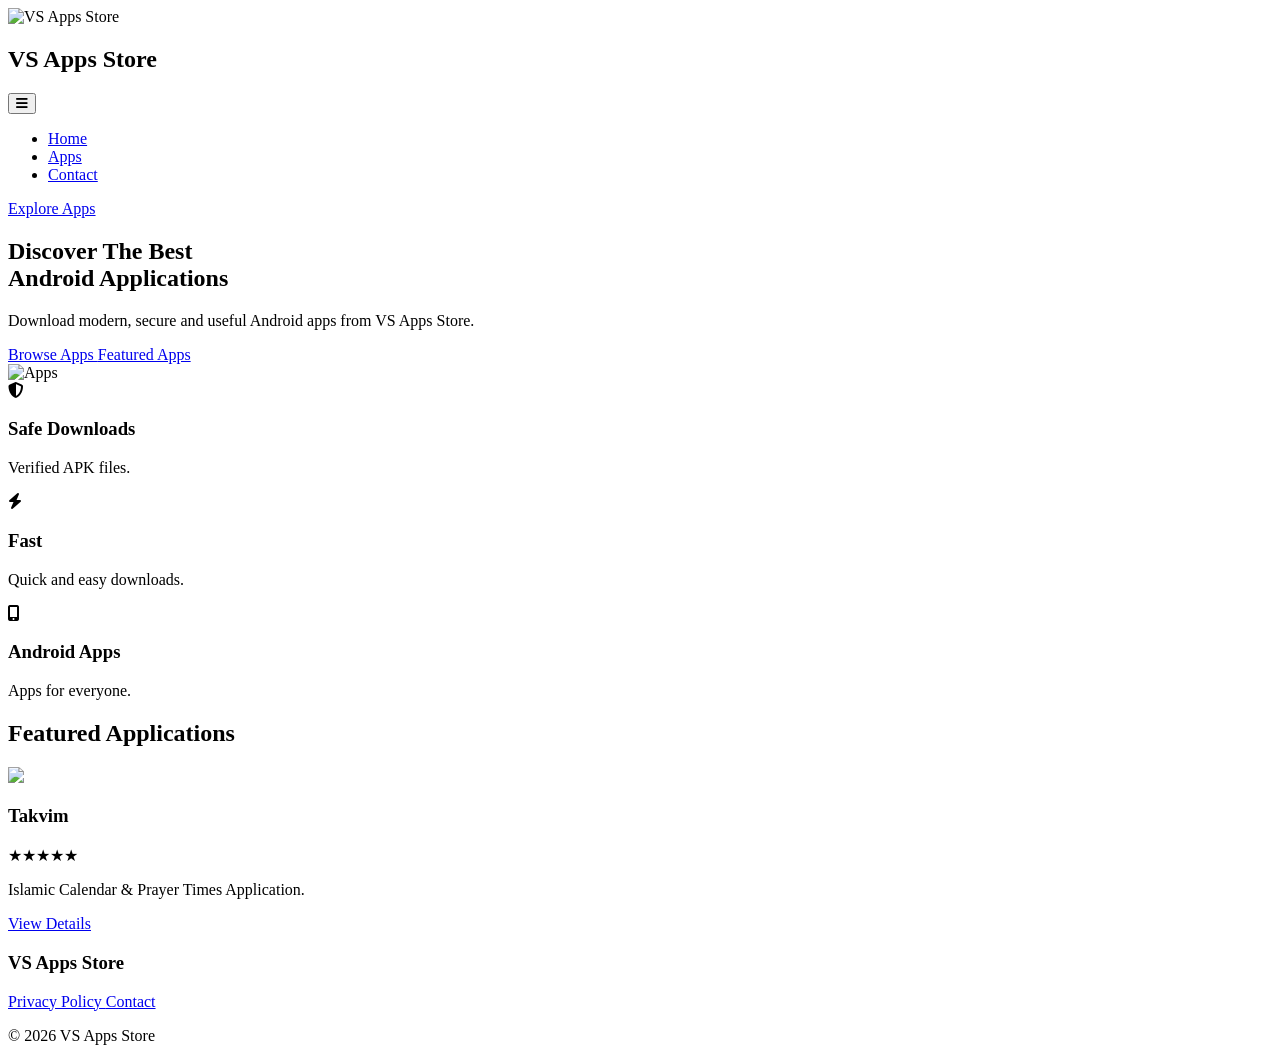
==== index.html @ e6839980 "Add files via upload" ====
<!DOCTYPE html>
<html lang="en">

<head>

<meta charset="UTF-8">
<meta name="viewport" content="width=device-width, initial-scale=1.0">

<title>VS Apps Store | Download Android Apps</title>

<link rel="stylesheet" href="css/style.css">
<link rel="stylesheet" href="css/responsive.css">

<link href="https://fonts.googleapis.com/css2?family=Poppins:wght@300;400;500;600;700;800&display=swap" rel="stylesheet">

<link rel="stylesheet" href="https://cdnjs.cloudflare.com/ajax/libs/font-awesome/6.7.2/css/all.min.css">

</head>


<body>


<!-- HEADER -->

<header>

<nav class="navbar">

<div class="logo">

<img src="images/logo.png" alt="VS Apps Store">

<h2>VS Apps Store</h2>

</div>

<button class="menu-btn">
<i class="fa-solid fa-bars"></i>
</button>

<ul class="nav-links">

<li>
<a href="index.html">Home</a>
</li>

<li>
<a href="apps.html">Apps</a>
</li>

<li>
<a href="contact.html">Contact</a>
</li>

</ul>


<a href="apps.html" class="main-btn">

Explore Apps

</a>


</nav>

</header>




<!-- HERO SECTION -->


<section class="hero">


<div class="hero-content">


<h1>

Discover The Best
<br>
<span>Android Applications</span>

</h1>


<p>

Download modern, secure and useful Android apps from VS Apps Store.

</p>


<div class="hero-buttons">

<a href="apps.html" class="main-btn">

Browse Apps

</a>


<a href="#featured" class="second-btn">

Featured Apps

</a>


</div>


</div>



<div class="hero-image">


<img src="images/hero.png" alt="Apps">

</div>



</section>





<!-- FEATURES -->


<section class="features">


<div class="feature-card">

<i class="fa-solid fa-shield-halved"></i>

<h3>
Safe Downloads
</h3>

<p>
Verified APK files.
</p>

</div>



<div class="feature-card">

<i class="fa-solid fa-bolt"></i>

<h3>
Fast
</h3>

<p>
Quick and easy downloads.
</p>

</div>



<div class="feature-card">

<i class="fa-solid fa-mobile-screen-button"></i>

<h3>
Android Apps
</h3>

<p>
Apps for everyone.
</p>

</div>


</section>





<!-- FEATURED APPS -->


<section id="featured" class="featured">


<h2>
Featured Applications
</h2>



<div class="apps-container">



<div class="app-card">


<img src="images/takvim.png">


<h3>
Takvim
</h3>


<div class="rating">

★★★★★

</div>


<p>
Islamic Calendar & Prayer Times Application.
</p>


<a href="app.html">

View Details

</a>


</div>




</div>


</section>





<!-- FOOTER -->


<footer>

<h3>
VS Apps Store
</h3>


<div class="footer-links">

<a href="privacy.html">
Privacy Policy
</a>


<a href="contact.html">
Contact
</a>

</div>


<p>
© 2026 VS Apps Store
</p>


</footer>



<script src="js/script.js"></script>


</body>

</html>
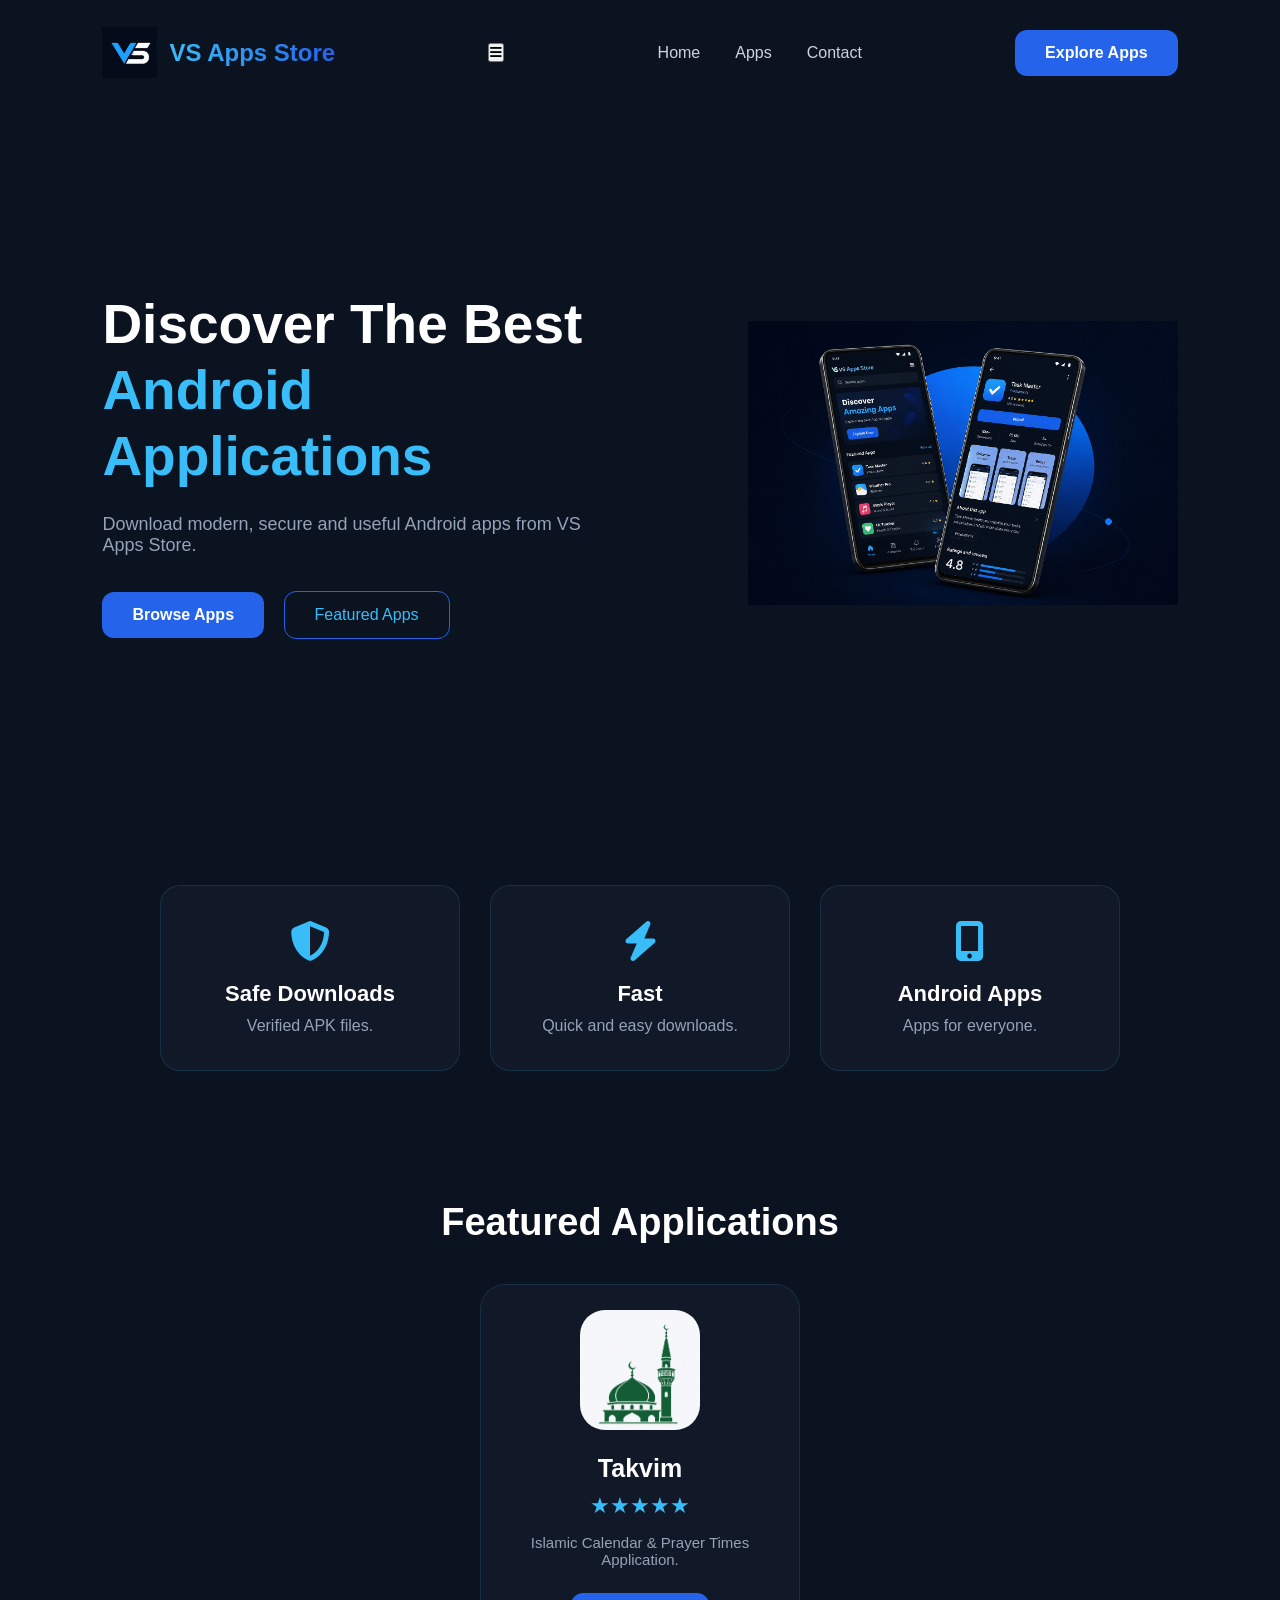
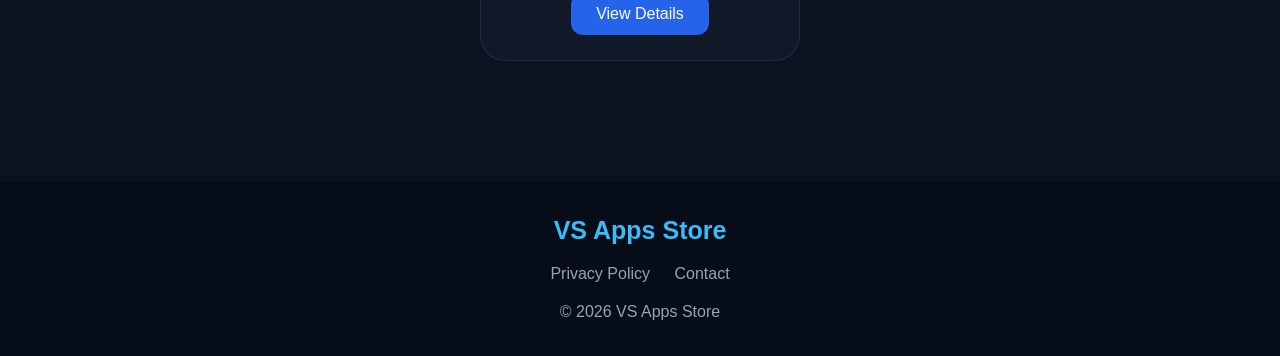
==== commit 54ba040d: "Update index.html" ====
--- a/index.html
+++ b/index.html
@@ -7,6 +7,8 @@
 <meta name="viewport" content="width=device-width, initial-scale=1.0">
 
 <title>VS Apps Store | Download Android Apps</title>
+
+<link rel="icon" type="image/png" href="images/logo.png">
 
 <link rel="stylesheet" href="css/style.css">
 <link rel="stylesheet" href="css/responsive.css">
@@ -290,4 +292,4 @@
 
 </body>
 
-</html>+</html>
--- a/css/style.css
+++ b/css/style.css
@@ -0,0 +1,1030 @@
+/* =========================
+   VS APPS STORE
+   MAIN STYLE
+========================= */
+
+
+*{
+    margin:0;
+    padding:0;
+    box-sizing:border-box;
+}
+
+
+body{
+
+    font-family:'Poppins', sans-serif;
+    background:#0B1220;
+    color:white;
+
+}
+
+
+/* =========================
+   HEADER
+========================= */
+
+
+header{
+
+    width:100%;
+    padding:25px 8%;
+    position:relative;
+
+}
+
+
+.navbar{
+
+    display:flex;
+    justify-content:space-between;
+    align-items:center;
+
+}
+
+
+
+.logo{
+
+    display:flex;
+    align-items:center;
+    gap:12px;
+
+}
+
+
+.logo img{
+
+    width:55px;
+    height:55px;
+    object-fit:contain;
+
+}
+
+
+.logo h2{
+
+    font-size:24px;
+    font-weight:700;
+
+    background:linear-gradient(
+        90deg,
+        #38BDF8,
+        #2563EB
+    );
+
+    -webkit-background-clip:text;
+    color:transparent;
+
+}
+
+
+
+
+.nav-links{
+
+    display:flex;
+    list-style:none;
+    gap:35px;
+
+}
+
+
+.nav-links a{
+
+    color:#CBD5E1;
+    text-decoration:none;
+    font-size:16px;
+    transition:.3s;
+
+}
+
+
+.nav-links a:hover{
+
+    color:#38BDF8;
+
+}
+
+
+
+
+
+/* =========================
+ BUTTONS
+========================= */
+
+
+.main-btn{
+
+
+    display:inline-block;
+    padding:14px 30px;
+
+    background:#2563EB;
+
+    color:white;
+
+    text-decoration:none;
+
+    border-radius:12px;
+
+    font-weight:600;
+
+    transition:.3s;
+
+
+}
+
+
+
+.main-btn:hover{
+
+    background:#38BDF8;
+
+    transform:translateY(-3px);
+
+}
+
+
+
+
+.second-btn{
+
+
+    display:inline-block;
+
+    padding:14px 30px;
+
+    margin-left:15px;
+
+    border:1px solid #2563EB;
+
+    color:#38BDF8;
+
+    border-radius:12px;
+
+    text-decoration:none;
+
+
+}
+
+
+
+/* =========================
+ HERO SECTION
+========================= */
+
+
+.hero{
+
+
+    min-height:80vh;
+
+    display:flex;
+
+    align-items:center;
+
+    justify-content:space-between;
+
+    padding:60px 8%;
+
+
+}
+
+
+
+
+.hero-content{
+
+
+    width:50%;
+
+}
+
+
+
+.hero-content h1{
+
+
+    font-size:55px;
+
+    line-height:1.2;
+
+    font-weight:800;
+
+
+}
+
+
+
+.hero-content h1 span{
+
+
+    color:#38BDF8;
+
+
+}
+
+
+
+.hero-content p{
+
+
+    margin-top:25px;
+
+    color:#94A3B8;
+
+    font-size:18px;
+
+    max-width:500px;
+
+
+}
+
+
+
+
+.hero-buttons{
+
+    margin-top:35px;
+
+}
+
+
+
+.hero-image{
+
+
+    width:40%;
+
+}
+
+
+
+.hero-image img{
+
+
+    width:100%;
+
+    animation:float 4s infinite ease-in-out;
+
+
+}
+
+
+
+
+@keyframes float{
+
+
+    0%{
+
+        transform:translateY(0);
+
+    }
+
+
+    50%{
+
+        transform:translateY(-15px);
+
+    }
+
+
+    100%{
+
+        transform:translateY(0);
+
+    }
+
+
+}
+
+/* =========================
+   FEATURES SECTION
+========================= */
+
+
+.features{
+
+    display:flex;
+    justify-content:center;
+    gap:30px;
+    padding:60px 8%;
+
+}
+
+
+.feature-card{
+
+    background:#111827;
+
+    width:300px;
+
+    padding:35px 25px;
+
+    text-align:center;
+
+    border-radius:20px;
+
+    border:1px solid rgba(56,189,248,0.15);
+
+    transition:.3s;
+
+}
+
+
+
+.feature-card:hover{
+
+    transform:translateY(-10px);
+
+    border-color:#38BDF8;
+
+    box-shadow:0 15px 40px rgba(37,99,235,.25);
+
+}
+
+
+
+.feature-card i{
+
+    font-size:40px;
+
+    color:#38BDF8;
+
+    margin-bottom:20px;
+
+}
+
+
+
+.feature-card h3{
+
+    font-size:22px;
+
+    margin-bottom:10px;
+
+}
+
+
+
+.feature-card p{
+
+    color:#94A3B8;
+
+}
+
+
+
+
+
+/* =========================
+   FEATURED APPS
+========================= */
+
+
+.featured{
+
+    padding:70px 8%;
+
+    text-align:center;
+
+}
+
+
+
+.featured h2{
+
+    font-size:38px;
+
+    margin-bottom:40px;
+
+}
+
+
+
+
+
+.apps-container{
+
+
+    display:flex;
+
+    justify-content:center;
+
+    gap:30px;
+
+
+}
+
+
+
+
+
+.app-card{
+
+
+    width:320px;
+
+
+    background:#111827;
+
+
+    padding:30px;
+
+
+    border-radius:25px;
+
+
+    text-align:center;
+
+
+    border:1px solid rgba(56,189,248,.15);
+
+
+    transition:.3s;
+
+
+}
+
+
+
+.app-card:hover{
+
+
+    transform:translateY(-10px);
+
+
+    box-shadow:0 20px 50px rgba(0,0,0,.4);
+
+
+}
+
+
+
+
+.app-card img{
+
+
+    width:120px;
+
+    height:120px;
+
+    border-radius:25px;
+
+    object-fit:cover;
+
+    margin-bottom:20px;
+
+
+}
+
+
+
+
+.app-card h3{
+
+
+    font-size:25px;
+
+    margin-bottom:10px;
+
+
+}
+
+
+
+.rating{
+
+
+    color:#38BDF8;
+
+    font-size:22px;
+
+    margin-bottom:15px;
+
+
+}
+
+
+
+
+.app-card p{
+
+
+    color:#94A3B8;
+
+    font-size:15px;
+
+    margin-bottom:25px;
+
+
+}
+
+
+
+
+.app-card a{
+
+
+    display:inline-block;
+
+    padding:12px 25px;
+
+    background:#2563EB;
+
+    color:white;
+
+    text-decoration:none;
+
+    border-radius:12px;
+
+    transition:.3s;
+
+
+}
+
+
+
+.app-card a:hover{
+
+
+    background:#38BDF8;
+
+
+}
+
+
+
+
+
+/* =========================
+   FOOTER
+========================= */
+
+
+footer{
+
+
+    background:#070D18;
+
+    text-align:center;
+
+    padding:35px;
+
+
+    margin-top:50px;
+
+
+}
+
+
+
+footer h3{
+
+
+    color:#38BDF8;
+
+    font-size:25px;
+
+
+}
+
+
+
+footer p{
+
+
+    color:#94A3B8;
+
+    margin-top:10px;
+
+
+}
+
+/* =========================
+   APPS PAGE
+========================= */
+
+
+.apps-page{
+
+    padding:70px 8%;
+
+    text-align:center;
+
+}
+
+
+
+.apps-page h1{
+
+    font-size:45px;
+
+}
+
+
+
+.apps-page p{
+
+    color:#94A3B8;
+
+    margin-top:15px;
+
+}
+
+
+
+.apps-grid{
+
+    margin-top:50px;
+
+    display:grid;
+
+    grid-template-columns:repeat(auto-fit,minmax(280px,1fr));
+
+    gap:30px;
+
+}
+
+
+
+.app-info{
+
+    display:flex;
+
+    justify-content:space-between;
+
+    margin:20px 0;
+
+    color:#94A3B8;
+
+    font-size:14px;
+
+}
+
+/* =========================
+   APP DETAILS PAGE
+========================= */
+
+
+.app-details{
+
+    padding:80px 8%;
+
+    display:flex;
+
+    align-items:center;
+
+    gap:60px;
+
+}
+
+
+
+.app-icon img{
+
+    width:220px;
+
+    height:220px;
+
+    border-radius:35px;
+
+}
+
+
+
+.app-content{
+
+    max-width:600px;
+
+}
+
+
+
+.app-content h1{
+
+    font-size:50px;
+
+}
+
+
+
+.app-content p{
+
+    color:#94A3B8;
+
+    margin:20px 0;
+
+    line-height:1.7;
+
+}
+
+
+
+
+.details-box{
+
+    display:flex;
+
+    gap:20px;
+
+    margin:30px 0;
+
+    flex-wrap:wrap;
+
+}
+
+
+
+.details-box div{
+
+    background:#111827;
+
+    padding:20px;
+
+    border-radius:15px;
+
+    display:flex;
+
+    flex-direction:column;
+
+    gap:8px;
+
+}
+
+
+
+.details-box i{
+
+    color:#38BDF8;
+
+}
+
+
+
+.download-apk{
+
+    display:inline-block;
+
+    padding:16px 35px;
+
+    background:#2563EB;
+
+    color:white;
+
+    text-decoration:none;
+
+    border-radius:15px;
+
+}
+
+
+
+.download-apk:hover{
+
+    background:#38BDF8;
+
+}
+
+
+
+.screenshots{
+
+    padding:60px 8%;
+
+    text-align:center;
+
+}
+
+
+
+.shots{
+
+    display:flex;
+
+    justify-content:center;
+
+    gap:25px;
+
+    margin-top:30px;
+
+}
+
+
+
+.shots img{
+
+    width:250px;
+
+    border-radius:20px;
+
+}
+/* CONTACT + PRIVACY */
+
+
+.contact-page,
+.privacy{
+
+    padding:80px 8%;
+
+    text-align:center;
+
+}
+
+
+.contact-page h1,
+.privacy h1{
+
+    font-size:45px;
+
+    color:#38BDF8;
+
+}
+
+
+
+.contact-box{
+
+    margin:40px auto;
+
+    max-width:500px;
+
+    background:#111827;
+
+    padding:35px;
+
+    border-radius:20px;
+
+}
+
+
+.contact-box h3{
+
+    color:#38BDF8;
+
+    margin-top:20px;
+
+}
+
+
+
+.footer-links{
+
+    margin:20px;
+
+}
+
+
+.footer-links a{
+
+    color:#94A3B8;
+
+    text-decoration:none;
+
+    margin:10px;
+
+}
+
+.search-box{
+
+    width:100%;
+    max-width:550px;
+
+    margin:40px auto;
+
+    background:#111827;
+
+    padding:15px 20px;
+
+    border-radius:18px;
+
+    display:flex;
+
+    align-items:center;
+
+    gap:12px;
+
+    border:1px solid rgba(56,189,248,.25);
+
+}
+
+
+.search-box i{
+
+    color:#38BDF8;
+
+    font-size:20px;
+
+}
+
+
+.search-box input{
+
+    flex:1;
+
+    width:100%;
+
+    background:transparent;
+
+    border:none;
+
+    outline:none;
+
+    color:white;
+
+    font-size:16px;
+
+}
+
+/* APP CARD IMPROVEMENT */
+
+
+.app-card{
+
+    background:#111827;
+
+    padding:25px;
+
+    border-radius:25px;
+
+    transition:0.3s;
+
+}
+
+
+
+.app-card:hover{
+
+    transform:translateY(-8px);
+
+}
+
+
+
+.app-card img{
+
+    width:120px;
+
+    height:120px;
+
+    border-radius:25px;
+
+}
+
+
+
+.app-meta{
+
+    display:flex;
+
+    justify-content:space-between;
+
+    margin:20px 0;
+
+    color:#94A3B8;
+
+    font-size:14px;
+
+}
+
+
+
+.app-buttons{
+
+    display:flex;
+
+    gap:10px;
+
+}
+
+
+
+.app-buttons a{
+
+    flex:1;
+
+    padding:12px;
+
+    border-radius:12px;
+
+    background:#2563EB;
+
+    color:white;
+
+    text-decoration:none;
+
+    text-align:center;
+
+}
+
+
+
+.app-buttons a:hover{
+
+    background:#38BDF8;
+
+}
+
--- a/css/responsive.css
+++ b/css/responsive.css
@@ -0,0 +1,468 @@
+/* =========================
+   RESPONSIVE DESIGN
+   MOBILE + TABLET
+========================= */
+
+
+@media(max-width:1024px){
+
+
+    .hero{
+
+        flex-direction:column;
+
+        text-align:center;
+
+    }
+
+
+
+    .hero-content{
+
+        width:100%;
+
+    }
+
+
+
+    .hero-content h1{
+
+        font-size:45px;
+
+    }
+
+
+
+    .hero-image{
+
+        width:70%;
+
+        margin-top:40px;
+
+    }
+
+
+
+    .features{
+
+        flex-wrap:wrap;
+
+    }
+
+
+
+}
+
+
+
+
+@media(max-width:768px){
+
+
+header{
+
+    padding:15px 20px;
+
+}
+
+
+.navbar{
+
+    flex-direction:row;
+    justify-content:space-between;
+    align-items:center;
+
+}
+
+
+/* LOGO LEFT */
+
+.logo{
+
+    display:flex;
+    align-items:center;
+    gap:10px;
+
+}
+
+
+.logo img{
+
+    width:45px;
+    height:45px;
+
+}
+
+
+.logo h2{
+
+    font-size:18px;
+
+}
+
+
+/* MENU RIGHT */
+
+.menu-btn{
+
+    display:block;
+
+    background:none;
+
+    border:none;
+
+    color:white;
+
+    font-size:28px;
+
+}
+
+
+/* HIDE DESKTOP BUTTON */
+
+.main-btn{
+
+    display:none;
+
+}
+
+
+
+/* MOBILE NAV */
+
+.nav-links{
+
+    position:absolute;
+
+    top:75px;
+
+    left:20px;
+
+    right:20px;
+
+    background:#111827;
+
+    padding:20px;
+
+    border-radius:15px;
+
+    display:none;
+
+    flex-direction:column;
+
+    text-align:center;
+
+    z-index:1000;
+
+}
+
+
+
+.nav-links.active{
+
+    display:flex;
+
+}
+
+
+
+/* HERO */
+
+.hero{
+
+    flex-direction:column;
+
+    text-align:center;
+
+    padding:40px 20px;
+
+}
+
+
+.hero-content{
+
+    width:100%;
+
+}
+
+
+
+.hero-content h1{
+
+    font-size:32px;
+
+}
+
+
+/* APP DETAILS */
+
+
+.app-details{
+
+    flex-direction:column;
+
+    padding:40px 20px;
+
+    text-align:center;
+
+}
+
+
+.app-icon img{
+
+    width:150px;
+
+    height:150px;
+
+}
+
+
+.app-content h1{
+
+    font-size:35px;
+
+}
+
+
+.details-box{
+
+    flex-direction:column;
+
+}
+
+
+.details-box div{
+
+    width:100%;
+
+}
+
+
+.download-apk{
+
+    width:100%;
+
+}
+
+
+
+.shots{
+
+    flex-direction:column;
+
+}
+
+
+
+.shots img{
+
+    width:90%;
+
+}
+
+
+}
+
+
+
+
+
+@media(max-width:480px){
+
+
+
+.hero-content h1{
+
+    font-size:30px;
+
+}
+
+
+
+.logo img{
+
+    width:45px;
+
+    height:45px;
+
+}
+
+
+
+.main-btn{
+
+    padding:12px 20px;
+
+}
+
+
+
+}
+/* MOBILE MENU */
+
+
+@media(max-width:768px){
+
+
+.nav-links{
+
+
+    display:none;
+
+    flex-direction:column;
+
+    background:#111827;
+
+    padding:20px;
+
+    border-radius:15px;
+
+
+}
+
+
+
+.nav-links.active{
+
+
+    display:flex;
+
+
+}
+
+
+}
+
+@media(max-width:768px){
+
+
+.app-details{
+
+    flex-direction:column;
+
+    padding:40px 20px;
+
+    text-align:center;
+
+}
+
+
+.app-icon img{
+
+    width:150px;
+
+    height:150px;
+
+}
+
+
+
+.app-content h1{
+
+    font-size:35px;
+
+}
+
+
+
+.app-content p{
+
+    font-size:15px;
+
+}
+
+
+
+.details-box{
+
+    flex-direction:column;
+
+    width:100%;
+
+}
+
+
+
+.details-box div{
+
+    width:100%;
+
+}
+
+
+
+.download-apk{
+
+    width:100%;
+
+}
+
+
+
+.shots{
+
+    flex-direction:column;
+
+    align-items:center;
+
+}
+
+
+
+.shots img{
+
+    width:90%;
+
+}
+
+
+
+}
+
+@media(max-width:480px){
+
+
+.app-card{
+
+    width:100%;
+
+    padding:20px;
+
+}
+
+
+
+.app-card img{
+
+    width:100px;
+
+    height:100px;
+
+}
+
+
+}
+@media(max-width:768px){
+
+
+.search-box{
+
+    width:calc(100% - 40px);
+
+    margin:25px auto;
+
+    padding:12px 15px;
+
+    border-radius:15px;
+
+}
+
+
+.search-box input{
+
+    font-size:14px;
+
+}
+
+
+}
